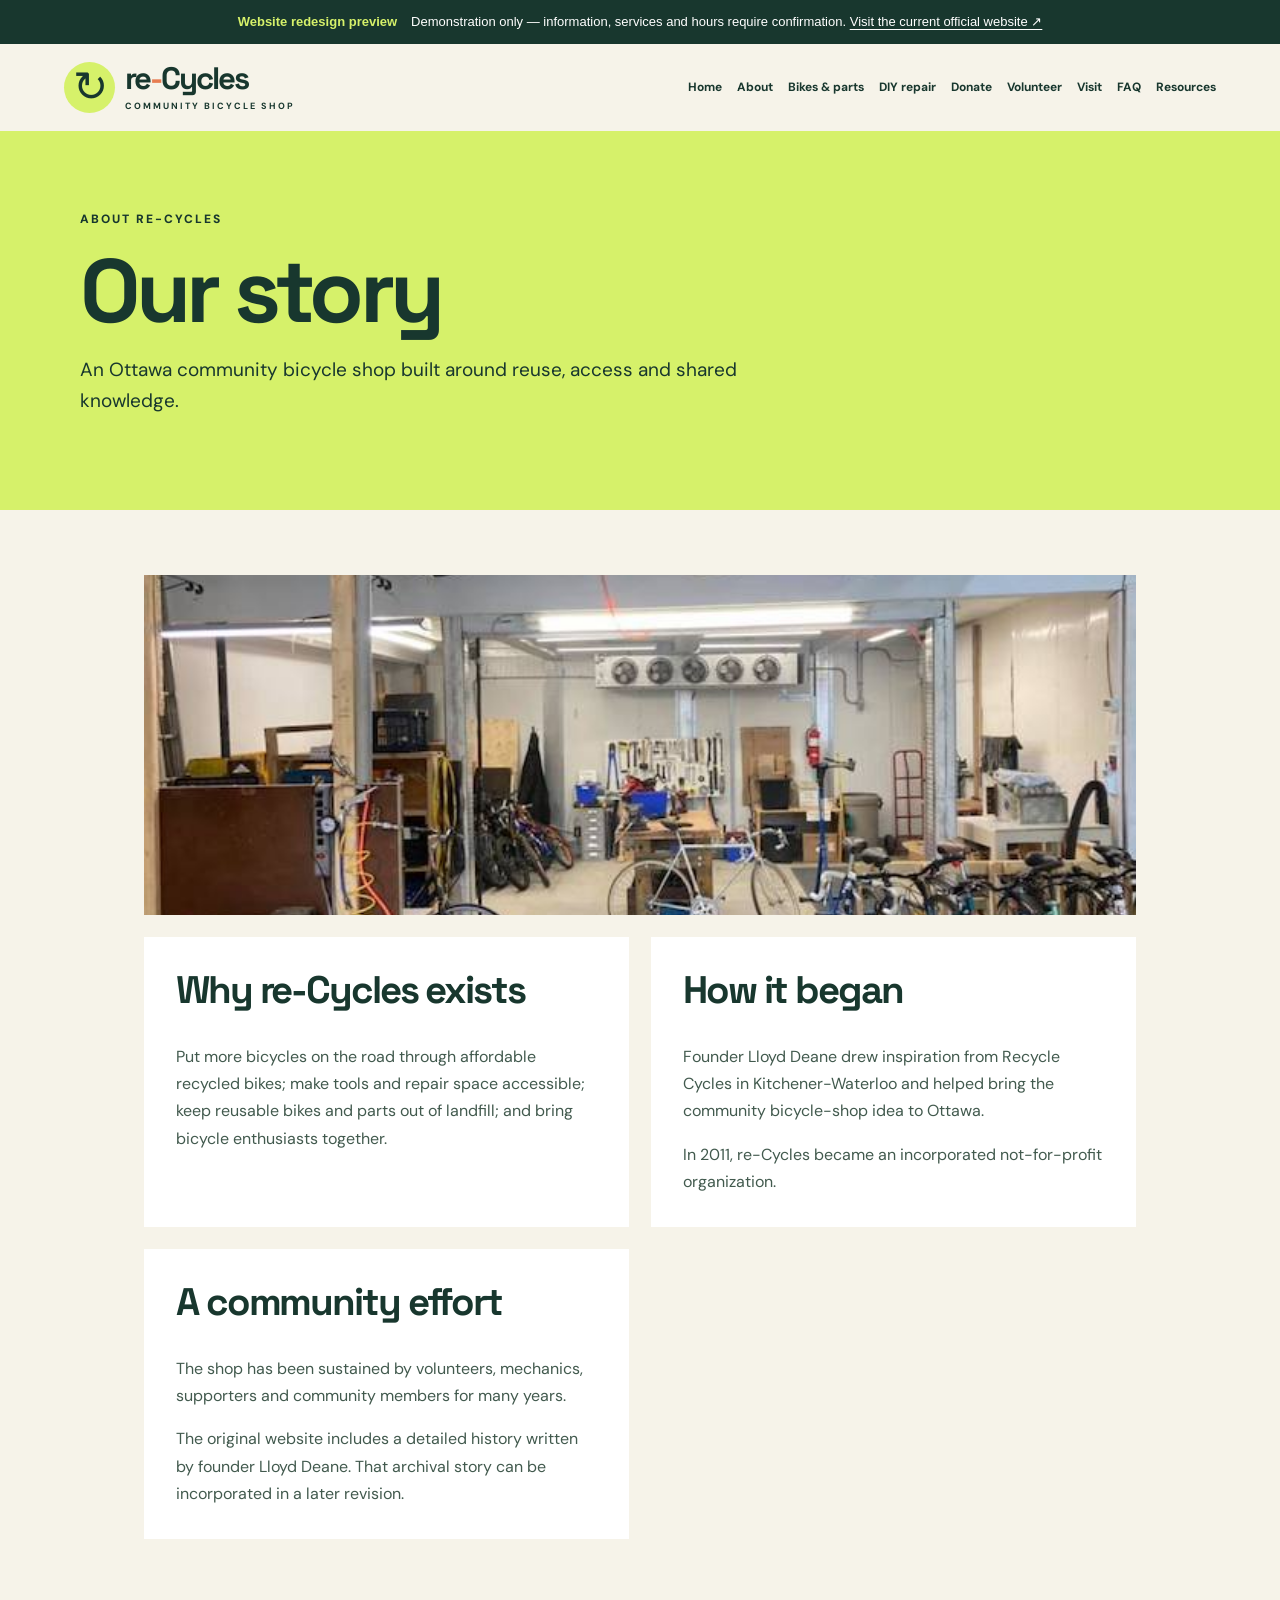
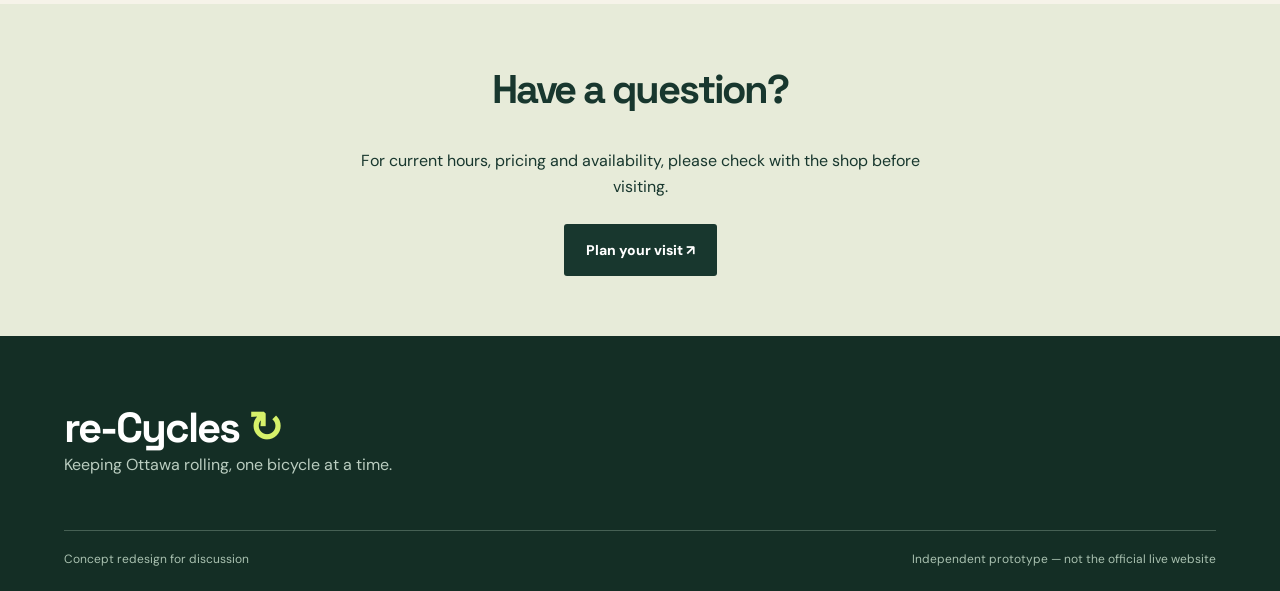
==== about.html @ 0f988ffb "Add files via upload" ====
<!doctype html><html lang="en"><head><meta charset="utf-8"><meta name="viewport" content="width=device-width,initial-scale=1"><title>Our story | re-Cycles</title><link rel="stylesheet" href="style.css"></head><body>
<div class="demo-banner" role="note"><strong>Website redesign preview</strong><span>Demonstration only — information, services and hours require confirmation. <a href="https://re-cycles.ca/" target="_blank" rel="noopener noreferrer">Visit the current official website ↗</a></span></div>
<header class="site-header"><a class="brand" href="index.html"><span class="brand-icon">↻</span><span>re<span class="hyphen">-</span>Cycles<small>COMMUNITY BICYCLE SHOP</small></span></a><button class="menu-toggle" type="button" aria-expanded="false" aria-controls="main-nav">Menu ☰</button><nav id="main-nav"><a href="index.html">Home</a><a href="about.html">About</a><a href="bikes.html">Bikes & parts</a><a href="diy.html">DIY repair</a><a href="donate.html">Donate</a><a href="volunteer.html">Volunteer</a><a href="visit.html">Visit</a><a href="faq.html">FAQ</a><a href="resources.html">Resources</a></nav></header><section class="mobile-actions" aria-label="Quick links"><a href="visit.html">⌖<span>Visit the shop</span></a><a href="bikes.html">🚲<span>Get a bike</span></a><a href="diy.html">🔧<span>Fix your bike</span></a><a href="donate.html">♡<span>Donate</span></a></section><main><section class="sub-hero"><div class="eyebrow">ABOUT RE-CYCLES</div><h1>Our story</h1><p>An Ottawa community bicycle shop built around reuse, access and shared knowledge.</p></section><section class="sub-content"><img class="sub-photo" src="images/445inside1.jpg" alt="re-Cycles community bicycle shop"><article class="info-panel"><h2>Why re-Cycles exists</h2><p>Put more bicycles on the road through affordable recycled bikes; make tools and repair space accessible; keep reusable bikes and parts out of landfill; and bring bicycle enthusiasts together.</p></article><article class="info-panel"><h2>How it began</h2><p>Founder Lloyd Deane drew inspiration from Recycle Cycles in Kitchener-Waterloo and helped bring the community bicycle-shop idea to Ottawa.</p><p>In 2011, re-Cycles became an incorporated not-for-profit organization.</p></article><article class="info-panel"><h2>A community effort</h2><p>The shop has been sustained by volunteers, mechanics, supporters and community members for many years.</p><p>The original website includes a detailed history written by founder Lloyd Deane. That archival story can be incorporated in a later revision.</p></article></section><section class="sub-end"><h2>Have a question?</h2><p>For current hours, pricing and availability, please check with the shop before visiting.</p><a class="button button-dark" href="visit.html">Plan your visit ↗</a></section></main><footer><div class="footer-brand">re-Cycles <span>↻</span></div><p>Keeping Ottawa rolling, one bicycle at a time.</p><div class="footer-bottom"><span>Concept redesign for discussion</span><span>Independent prototype — not the official live website</span></div></footer><script>const toggle=document.querySelector('.menu-toggle'),nav=document.querySelector('#main-nav');toggle.addEventListener('click',()=>{const open=toggle.getAttribute('aria-expanded')==='true';toggle.setAttribute('aria-expanded',String(!open));nav.classList.toggle('open',!open)});nav.querySelectorAll('a').forEach(a=>a.addEventListener('click',()=>{nav.classList.remove('open');toggle.setAttribute('aria-expanded','false')}));</script></body></html>
---- style.css ----
@import url('https://fonts.googleapis.com/css2?family=DM+Sans:wght@400;500;600;700;800&family=Space+Grotesk:wght@400;500;600;700&display=swap');
:root{--cream:#f6f3e9;--ink:#18372e;--green:#204b39;--lime:#d6f16a;--orange:#ef784a;--muted:#596b61}*{box-sizing:border-box}html{scroll-behavior:smooth}body{margin:0;background:var(--cream);color:var(--ink);font-family:'DM Sans',Arial,sans-serif}a{color:inherit;text-decoration:none}img{display:block;width:100%;object-fit:cover}.site-header{display:flex;align-items:center;justify-content:space-between;padding:18px max(5%,calc((100vw - 1280px)/2));gap:25px;background:var(--cream)}.brand{display:flex;align-items:center;gap:10px;font:700 31px 'Space Grotesk',sans-serif;letter-spacing:-2px;line-height:1}.brand-icon{display:grid;place-items:center;background:var(--lime);border-radius:50%;height:51px;width:51px;font-size:42px;font-weight:400}.brand small{display:block;font:700 9px 'DM Sans',sans-serif;letter-spacing:2px;margin-top:6px}.hyphen{color:#e77c51}nav{display:flex;align-items:center;gap:30px;font-size:14px;font-weight:700}nav a:hover,.text-link:hover{text-decoration:underline}.nav-cta{background:var(--ink);color:white;padding:14px 21px;border-radius:3px}.menu-toggle{display:none}.hero{display:grid;grid-template-columns:1fr 1fr;min-height:570px;background:var(--lime)}.hero-copy{padding:80px 7% 70px max(10%,calc((100vw - 1280px)/2));align-self:center}.eyebrow{font-size:12px;font-weight:800;letter-spacing:2px;display:flex;align-items:center;gap:9px}.dot{height:8px;width:8px;border-radius:50%;background:var(--orange)}h1,h2,h3,p{margin-top:0}h1,h2,h3{font-family:'Space Grotesk',sans-serif;letter-spacing:-.055em}h1{font-size:clamp(58px,6.2vw,104px);line-height:.99;margin:30px 0}h1 em,h2 em{font-style:normal;color:#48735c}.hero-copy p{max-width:480px;font-size:18px;line-height:1.65}.hero-actions{display:flex;gap:25px;align-items:center;margin-top:35px;flex-wrap:wrap}.button{display:inline-flex;gap:20px;align-items:center;justify-content:space-between;padding:17px 22px;border-radius:3px;font-weight:800;font-size:14px}.button-dark{background:var(--ink);color:white}.button-light{background:var(--lime);color:var(--ink)}.text-link{font-weight:800;font-size:14px}.hero-photo{position:relative;min-height:480px}.hero-photo img{height:100%;filter:saturate(.85)}.photo-sticker{position:absolute;right:6%;bottom:8%;width:155px;height:155px;display:flex;flex-direction:column;justify-content:center;align-items:center;transform:rotate(10deg);background:var(--orange);border-radius:50%;font:800 23px/1 'Space Grotesk',sans-serif;text-align:center;box-shadow:4px 6px 0 #18372e}.photo-sticker span{font-size:28px}.ticker{display:flex;justify-content:space-around;gap:10px;background:var(--ink);color:var(--lime);padding:19px 5%;font-weight:800;font-size:13px;letter-spacing:2px}.ticker b{color:var(--orange)}.section{max-width:1280px;margin:auto;padding:110px 5%}.section-top{display:flex;justify-content:space-between;align-items:end;gap:50px;margin-bottom:45px}.section-top h2,.lower h2{font-size:clamp(42px,4.5vw,70px);line-height:1.05;margin:17px 0 0}.section-top>p{max-width:370px;line-height:1.7;color:var(--muted)}.service-grid{display:grid;grid-template-columns:repeat(3,1fr);gap:20px}.service-card{background:#fff;overflow:hidden}.service-image{position:relative;height:240px}.service-image img{height:100%}.number{position:absolute;top:15px;left:15px;background:var(--lime);font-weight:800;padding:10px}.service-body{padding:28px}.service-body h3{font-size:29px;margin-bottom:10px}.service-body p{line-height:1.6;color:var(--muted);min-height:77px}.service-body a{display:flex;justify-content:space-between;font-weight:800;border-top:1px solid #dce1d8;padding-top:17px}.note{color:#68776d;font-size:13px;line-height:1.6;margin-top:25px}.mission{background:var(--green);color:white;padding:90px max(5%,calc((100vw - 1120px)/2));display:grid;grid-template-columns:1fr 2fr;gap:40px;align-items:center}.mission-symbol{font-size:clamp(150px,20vw,300px);line-height:1;color:var(--lime)}.mission h2{font-size:clamp(45px,5.5vw,80px);line-height:1.05;margin:24px 0}.mission h2 em{color:var(--lime)}.mission p{max-width:580px;line-height:1.7;color:#d6e3d9;margin-bottom:30px}.lower{display:grid;grid-template-columns:1fr 1fr;align-items:center;gap:70px}.lower p{line-height:1.7;margin-top:28px}.lower img{height:390px}.join{background:var(--lime);padding:80px max(5%,calc((100vw - 1120px)/2));display:flex;align-items:end;justify-content:space-between;gap:30px}.join h2{font-size:clamp(48px,5vw,76px);line-height:1.05;margin:18px 0}.join p{max-width:500px;line-height:1.6}footer{background:#142e25;color:white;padding:65px 5% 24px}.footer-brand{font:700 42px 'Space Grotesk',sans-serif;letter-spacing:-2px}.footer-brand span{color:var(--lime)}footer>p{color:#bacdc0}.footer-bottom{display:flex;justify-content:space-between;gap:20px;border-top:1px solid #466054;margin-top:55px;padding-top:20px;color:#a9c1b0;font-size:12px}@media(max-width:850px){.site-header{padding:15px 5%;flex-wrap:wrap}.menu-toggle{display:block;background:transparent;border:1px solid var(--ink);padding:10px;font-weight:800}nav{display:none;width:100%;flex-direction:column;align-items:stretch;gap:0}nav.open{display:flex}nav a{padding:14px}.hero{grid-template-columns:1fr}.hero-copy{padding:70px 6%}.hero-photo{min-height:340px;height:400px}.section{padding:70px 5%}.section-top{display:block}.service-grid{grid-template-columns:1fr}.service-image{height:260px}.service-body p{min-height:0}.mission{grid-template-columns:1fr;padding:70px 6%}.mission-symbol{font-size:120px}.lower{grid-template-columns:1fr;gap:30px}.join{display:block;padding:70px 6%}.join .button{margin-top:20px}.ticker{font-size:10px;flex-wrap:wrap}.footer-bottom{flex-direction:column}}@media(prefers-reduced-motion:reduce){html{scroll-behavior:auto}}

/* Version 2: mobile-first quick actions and accessible touch navigation */
.mobile-actions{display:none}
#find-bike,#fix-bike,#donate-bike,#visit{scroll-margin-top:24px}
:focus-visible{outline:3px solid #ef784a;outline-offset:4px}
@media(max-width:850px){
 .mobile-actions{display:grid;grid-template-columns:repeat(2,minmax(0,1fr));gap:10px;padding:14px 5% 18px;background:var(--cream)}
 .mobile-actions a{min-height:84px;display:flex;flex-direction:column;justify-content:center;align-items:center;gap:7px;text-align:center;background:#e7ebd9;border:1px solid #cbd6bf;border-radius:9px;font-size:14px;font-weight:800;padding:10px 6px}
 .mobile-actions a span{font-size:25px;line-height:1}
 .mobile-actions a:active{background:var(--lime)}
 .menu-toggle{min-height:44px;min-width:92px;border-radius:6px;cursor:pointer}
 nav a{min-height:48px;display:flex;align-items:center;border-top:1px solid #d5dfd0}
 .hero-copy{padding:52px 6%}
 .hero-copy h1{font-size:clamp(48px,10vw,74px)}
 .hero-photo{height:310px;min-height:310px}
 .photo-sticker{height:118px;width:118px;font-size:18px}
 .section-top h2,.lower h2{font-size:clamp(39px,8vw,60px)}
 .service-body a{min-height:48px;align-items:center}
}
@media(max-width:380px){.brand{font-size:25px}.brand-icon{height:42px;width:42px;font-size:35px}.brand small{font-size:7px}.mobile-actions a{font-size:13px}}

/* Version 3: shared internal-page layout */
.site-header nav{gap:15px;flex-wrap:wrap}.site-header nav a{font-size:12px}.sub-hero{background:var(--lime);padding:80px max(5%,calc((100vw - 1120px)/2)) 75px}.sub-hero h1{font-size:clamp(50px,7vw,90px);margin:20px 0}.sub-hero p{font-size:19px;max-width:700px;line-height:1.6}.sub-content{max-width:1120px;margin:auto;padding:65px 5%;display:grid;grid-template-columns:1fr 1fr;gap:22px}.sub-photo{grid-column:1/-1;height:340px}.info-panel{background:white;padding:32px;min-width:0}.info-panel h2{font-size:clamp(27px,3vw,39px);line-height:1.1}.info-panel p,.info-panel li{line-height:1.7;color:#425a4e}.info-panel p:last-child{margin-bottom:0}.inline-link{font-weight:700;text-decoration:underline;text-underline-offset:3px}.faq-list{padding-left:20px}.faq-list li{margin-bottom:10px}.sub-end{padding:60px 5%;background:#e7ebd9;text-align:center}.sub-end h2{font-size:40px}.sub-end p{max-width:600px;margin:0 auto 25px;line-height:1.6}.sub-end .button{display:inline-flex}.mobile-actions a span{font-size:inherit;line-height:inherit}
@media(max-width:850px){.site-header nav{gap:0}.site-header nav a{font-size:15px}.sub-hero{padding:55px 6%}.sub-hero h1{font-size:clamp(44px,11vw,70px)}.sub-content{grid-template-columns:1fr;padding:35px 5%}.sub-photo{height:240px}.info-panel{padding:25px}.sub-end{padding:55px 6%}}

/* Version 4 — sample news cards and social channels */
.news-section{padding-top:85px;padding-bottom:90px}.news-grid{display:grid;grid-template-columns:repeat(3,minmax(0,1fr));gap:20px}.news-card{background:#fff;padding:30px;display:flex;flex-direction:column;min-height:270px;border-top:6px solid var(--orange)}.news-type{font-size:11px;font-weight:800;letter-spacing:1.3px;color:#4a6b57}.news-card h3{font-size:clamp(25px,2.5vw,34px);line-height:1.08;margin:18px 0 12px}.news-card p{color:var(--muted);line-height:1.65;flex:1}.news-card a{border-top:1px solid #dce1d8;padding-top:16px;font-size:14px;font-weight:800;display:flex;justify-content:space-between;gap:15px}.social-strip{margin-top:32px;padding:28px 32px;background:#e7ebd9;display:flex;align-items:center;justify-content:space-between;gap:20px}.social-strip strong{font:700 25px 'Space Grotesk',sans-serif}.social-strip p{margin:6px 0 0;line-height:1.5;color:var(--muted)}.social-links{display:flex;flex-wrap:wrap;gap:12px}.social-links a{padding:14px 18px;background:var(--ink);color:#fff;border-radius:4px;font-weight:800;white-space:nowrap;min-height:48px;display:inline-flex;align-items:center;gap:8px}.social-links a:hover,.social-links a:focus-visible{background:#315b48}.footer-bottom a{text-decoration:underline;text-underline-offset:3px}@media(max-width:850px){.news-grid{grid-template-columns:1fr}.news-card{min-height:0}.social-strip{flex-direction:column;align-items:flex-start;padding:24px}.social-links{width:100%}.social-links a{flex:1;justify-content:center}}@media(max-width:420px){.social-links{flex-direction:column}}

/* Presentation prototype notice */
.demo-banner{background:#18372e;color:#fff;padding:12px 5%;display:flex;align-items:center;justify-content:center;gap:14px;flex-wrap:wrap;font:500 13px/1.5 Arial,sans-serif;text-align:center}
.demo-banner strong{color:#d6f16a;font-weight:800}
.demo-banner a{color:#fff;text-decoration:underline;text-underline-offset:3px}
.demo-banner a:hover,.demo-banner a:focus-visible{color:#d6f16a}
.social-pending{display:inline-flex;align-items:center;padding:10px 12px;border:1px dashed currentColor;border-radius:3px;opacity:.75;font-size:13px}
@media(max-width:600px){.demo-banner{padding:11px 5%;gap:3px;flex-direction:column}.demo-banner span{font-size:12px}}
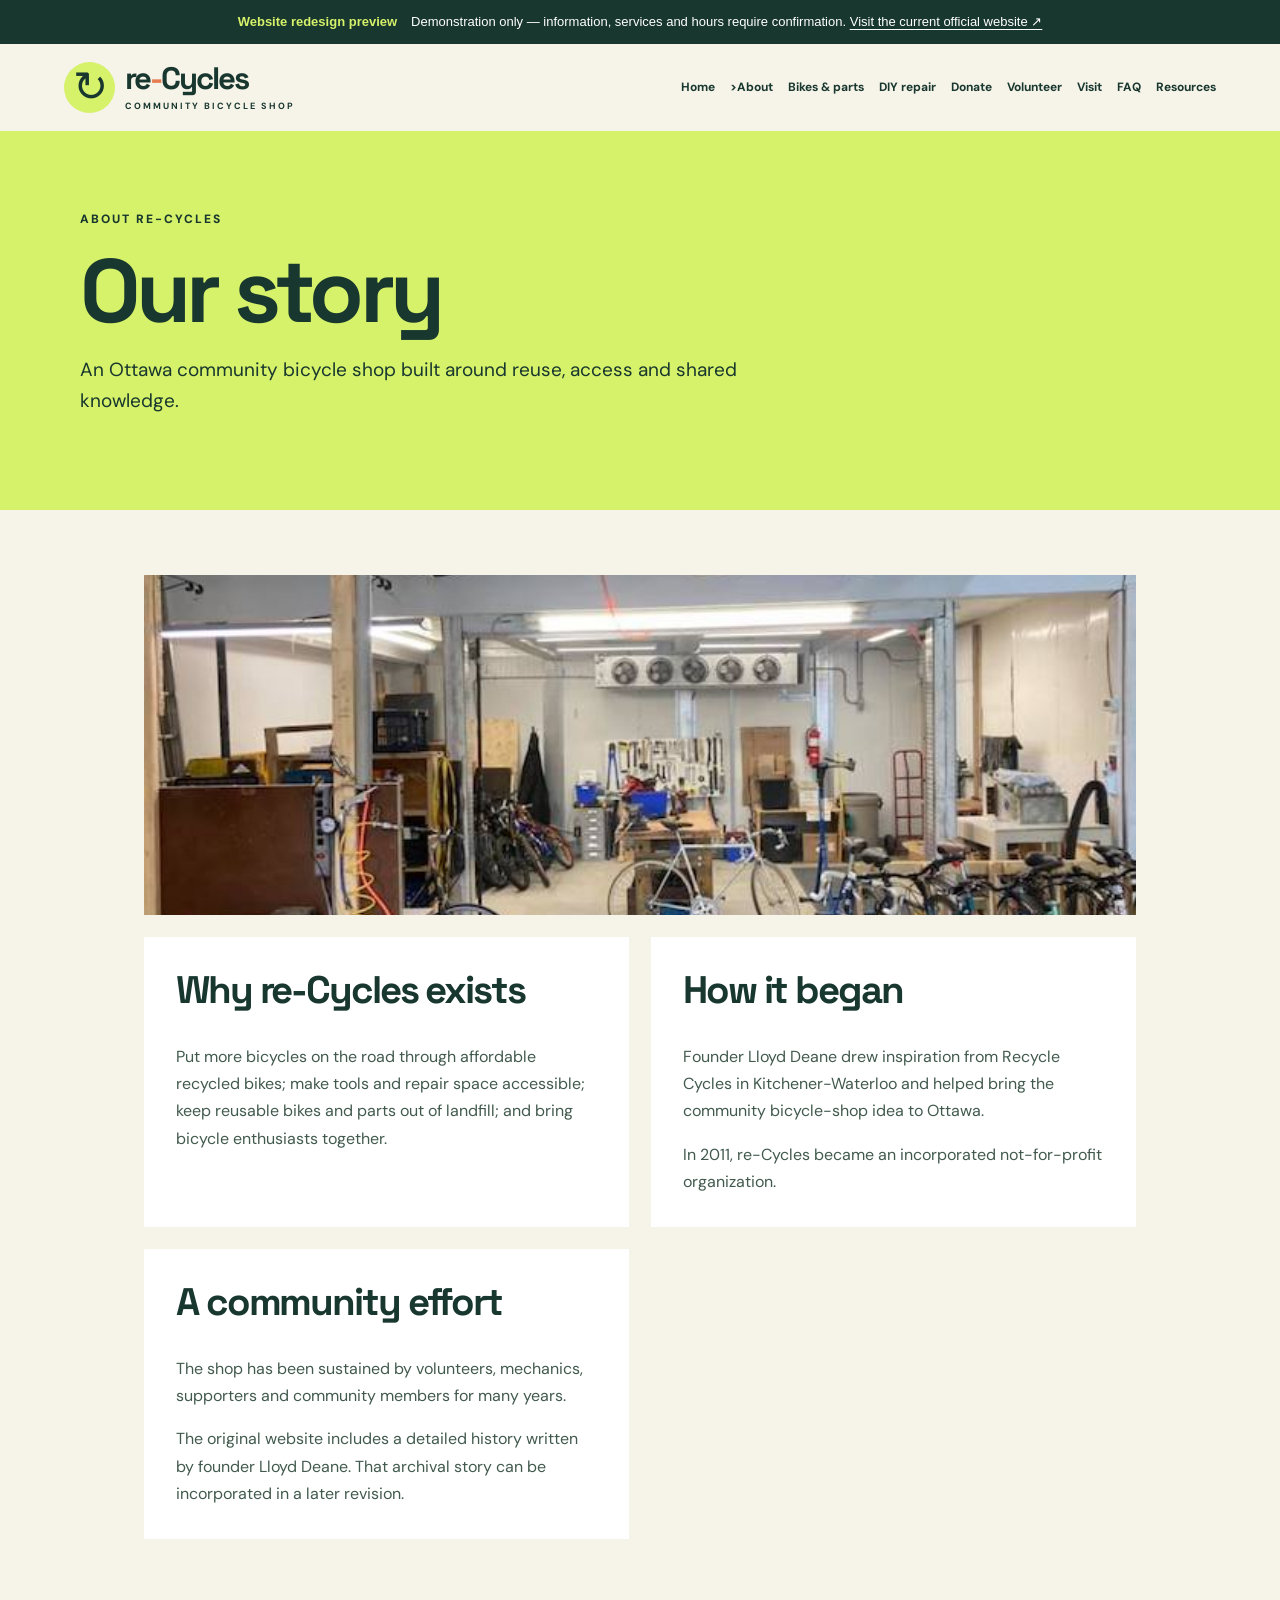
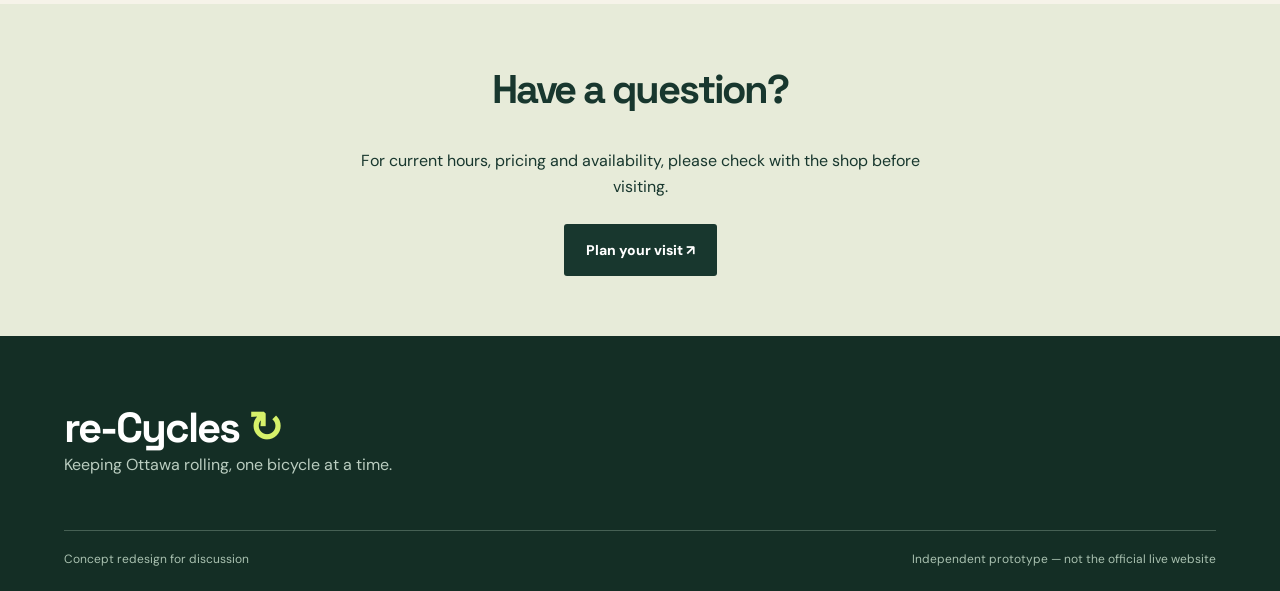
==== commit 4c1cbd30: "Add files via upload" ====
--- a/about.html
+++ b/about.html
@@ -1,3 +1,3 @@
 <!doctype html><html lang="en"><head><meta charset="utf-8"><meta name="viewport" content="width=device-width,initial-scale=1"><title>Our story | re-Cycles</title><link rel="stylesheet" href="style.css"></head><body>
 <div class="demo-banner" role="note"><strong>Website redesign preview</strong><span>Demonstration only — information, services and hours require confirmation. <a href="https://re-cycles.ca/" target="_blank" rel="noopener noreferrer">Visit the current official website ↗</a></span></div>
-<header class="site-header"><a class="brand" href="index.html"><span class="brand-icon">↻</span><span>re<span class="hyphen">-</span>Cycles<small>COMMUNITY BICYCLE SHOP</small></span></a><button class="menu-toggle" type="button" aria-expanded="false" aria-controls="main-nav">Menu ☰</button><nav id="main-nav"><a href="index.html">Home</a><a href="about.html">About</a><a href="bikes.html">Bikes & parts</a><a href="diy.html">DIY repair</a><a href="donate.html">Donate</a><a href="volunteer.html">Volunteer</a><a href="visit.html">Visit</a><a href="faq.html">FAQ</a><a href="resources.html">Resources</a></nav></header><section class="mobile-actions" aria-label="Quick links"><a href="visit.html">⌖<span>Visit the shop</span></a><a href="bikes.html">🚲<span>Get a bike</span></a><a href="diy.html">🔧<span>Fix your bike</span></a><a href="donate.html">♡<span>Donate</span></a></section><main><section class="sub-hero"><div class="eyebrow">ABOUT RE-CYCLES</div><h1>Our story</h1><p>An Ottawa community bicycle shop built around reuse, access and shared knowledge.</p></section><section class="sub-content"><img class="sub-photo" src="images/445inside1.jpg" alt="re-Cycles community bicycle shop"><article class="info-panel"><h2>Why re-Cycles exists</h2><p>Put more bicycles on the road through affordable recycled bikes; make tools and repair space accessible; keep reusable bikes and parts out of landfill; and bring bicycle enthusiasts together.</p></article><article class="info-panel"><h2>How it began</h2><p>Founder Lloyd Deane drew inspiration from Recycle Cycles in Kitchener-Waterloo and helped bring the community bicycle-shop idea to Ottawa.</p><p>In 2011, re-Cycles became an incorporated not-for-profit organization.</p></article><article class="info-panel"><h2>A community effort</h2><p>The shop has been sustained by volunteers, mechanics, supporters and community members for many years.</p><p>The original website includes a detailed history written by founder Lloyd Deane. That archival story can be incorporated in a later revision.</p></article></section><section class="sub-end"><h2>Have a question?</h2><p>For current hours, pricing and availability, please check with the shop before visiting.</p><a class="button button-dark" href="visit.html">Plan your visit ↗</a></section></main><footer><div class="footer-brand">re-Cycles <span>↻</span></div><p>Keeping Ottawa rolling, one bicycle at a time.</p><div class="footer-bottom"><span>Concept redesign for discussion</span><span>Independent prototype — not the official live website</span></div></footer><script>const toggle=document.querySelector('.menu-toggle'),nav=document.querySelector('#main-nav');toggle.addEventListener('click',()=>{const open=toggle.getAttribute('aria-expanded')==='true';toggle.setAttribute('aria-expanded',String(!open));nav.classList.toggle('open',!open)});nav.querySelectorAll('a').forEach(a=>a.addEventListener('click',()=>{nav.classList.remove('open');toggle.setAttribute('aria-expanded','false')}));</script></body></html>+<header class="site-header"><a class="brand" href="index.html"><span class="brand-icon">↻</span><span>re<span class="hyphen">-</span>Cycles<small>COMMUNITY BICYCLE SHOP</small></span></a><button class="menu-toggle" type="button" aria-expanded="false" aria-controls="main-nav">Menu ☰</button><nav id="main-nav"><a href="index.html">Home</a><a href="about.html aria-current="page">>About</a><a href="bikes.html">Bikes & parts</a><a href="diy.html">DIY repair</a><a href="donate.html">Donate</a><a href="volunteer.html">Volunteer</a><a href="visit.html">Visit</a><a href="faq.html">FAQ</a><a href="resources.html">Resources</a></nav></header><section class="mobile-actions" aria-label="Quick links"><a href="visit.html">⌖<span>Visit the shop</span></a><a href="bikes.html">🚲<span>Get a bike</span></a><a href="diy.html">🔧<span>Fix your bike</span></a><a href="donate.html">♡<span>Donate</span></a></section><main><section class="sub-hero"><div class="eyebrow">ABOUT RE-CYCLES</div><h1>Our story</h1><p>An Ottawa community bicycle shop built around reuse, access and shared knowledge.</p></section><section class="sub-content"><img class="sub-photo" src="images/445inside1.jpg" alt="re-Cycles community bicycle shop"><article class="info-panel"><h2>Why re-Cycles exists</h2><p>Put more bicycles on the road through affordable recycled bikes; make tools and repair space accessible; keep reusable bikes and parts out of landfill; and bring bicycle enthusiasts together.</p></article><article class="info-panel"><h2>How it began</h2><p>Founder Lloyd Deane drew inspiration from Recycle Cycles in Kitchener-Waterloo and helped bring the community bicycle-shop idea to Ottawa.</p><p>In 2011, re-Cycles became an incorporated not-for-profit organization.</p></article><article class="info-panel"><h2>A community effort</h2><p>The shop has been sustained by volunteers, mechanics, supporters and community members for many years.</p><p>The original website includes a detailed history written by founder Lloyd Deane. That archival story can be incorporated in a later revision.</p></article></section><section class="sub-end"><h2>Have a question?</h2><p>For current hours, pricing and availability, please check with the shop before visiting.</p><a class="button button-dark" href="visit.html">Plan your visit ↗</a></section></main><footer><div class="footer-brand">re-Cycles <span>↻</span></div><p>Keeping Ottawa rolling, one bicycle at a time.</p><div class="footer-bottom"><span>Concept redesign for discussion</span><span>Independent prototype — not the official live website</span></div></footer><script>const toggle=document.querySelector('.menu-toggle'),nav=document.querySelector('#main-nav');toggle.addEventListener('click',()=>{const open=toggle.getAttribute('aria-expanded')==='true';toggle.setAttribute('aria-expanded',String(!open));nav.classList.toggle('open',!open)});nav.querySelectorAll('a').forEach(a=>a.addEventListener('click',()=>{nav.classList.remove('open');toggle.setAttribute('aria-expanded','false')}));</script></body></html>
--- a/style.css
+++ b/style.css
@@ -35,3 +35,12 @@
 .demo-banner a:hover,.demo-banner a:focus-visible{color:#d6f16a}
 .social-pending{display:inline-flex;align-items:center;padding:10px 12px;border:1px dashed currentColor;border-radius:3px;opacity:.75;font-size:13px}
 @media(max-width:600px){.demo-banner{padding:11px 5%;gap:3px;flex-direction:column}.demo-banner span{font-size:12px}}
+
+/* Version 4.2 — compact mobile shortcuts for smaller phones */
+@media (max-width:850px) {
+  .mobile-actions { gap:8px; padding:9px 5% 11px; }
+  .mobile-actions a { min-height:54px; padding:6px 5px; gap:3px; line-height:1.15; }
+  .mobile-actions a > span { font-size:inherit; }
+  .mobile-actions a[aria-current="page"] { background:var(--lime); border-color:#8daa45; box-shadow:inset 0 0 0 1px #8daa45; }
+  .site-header nav a[aria-current="page"] { background:#e7ebd9; text-decoration:underline; text-underline-offset:4px; }
+}
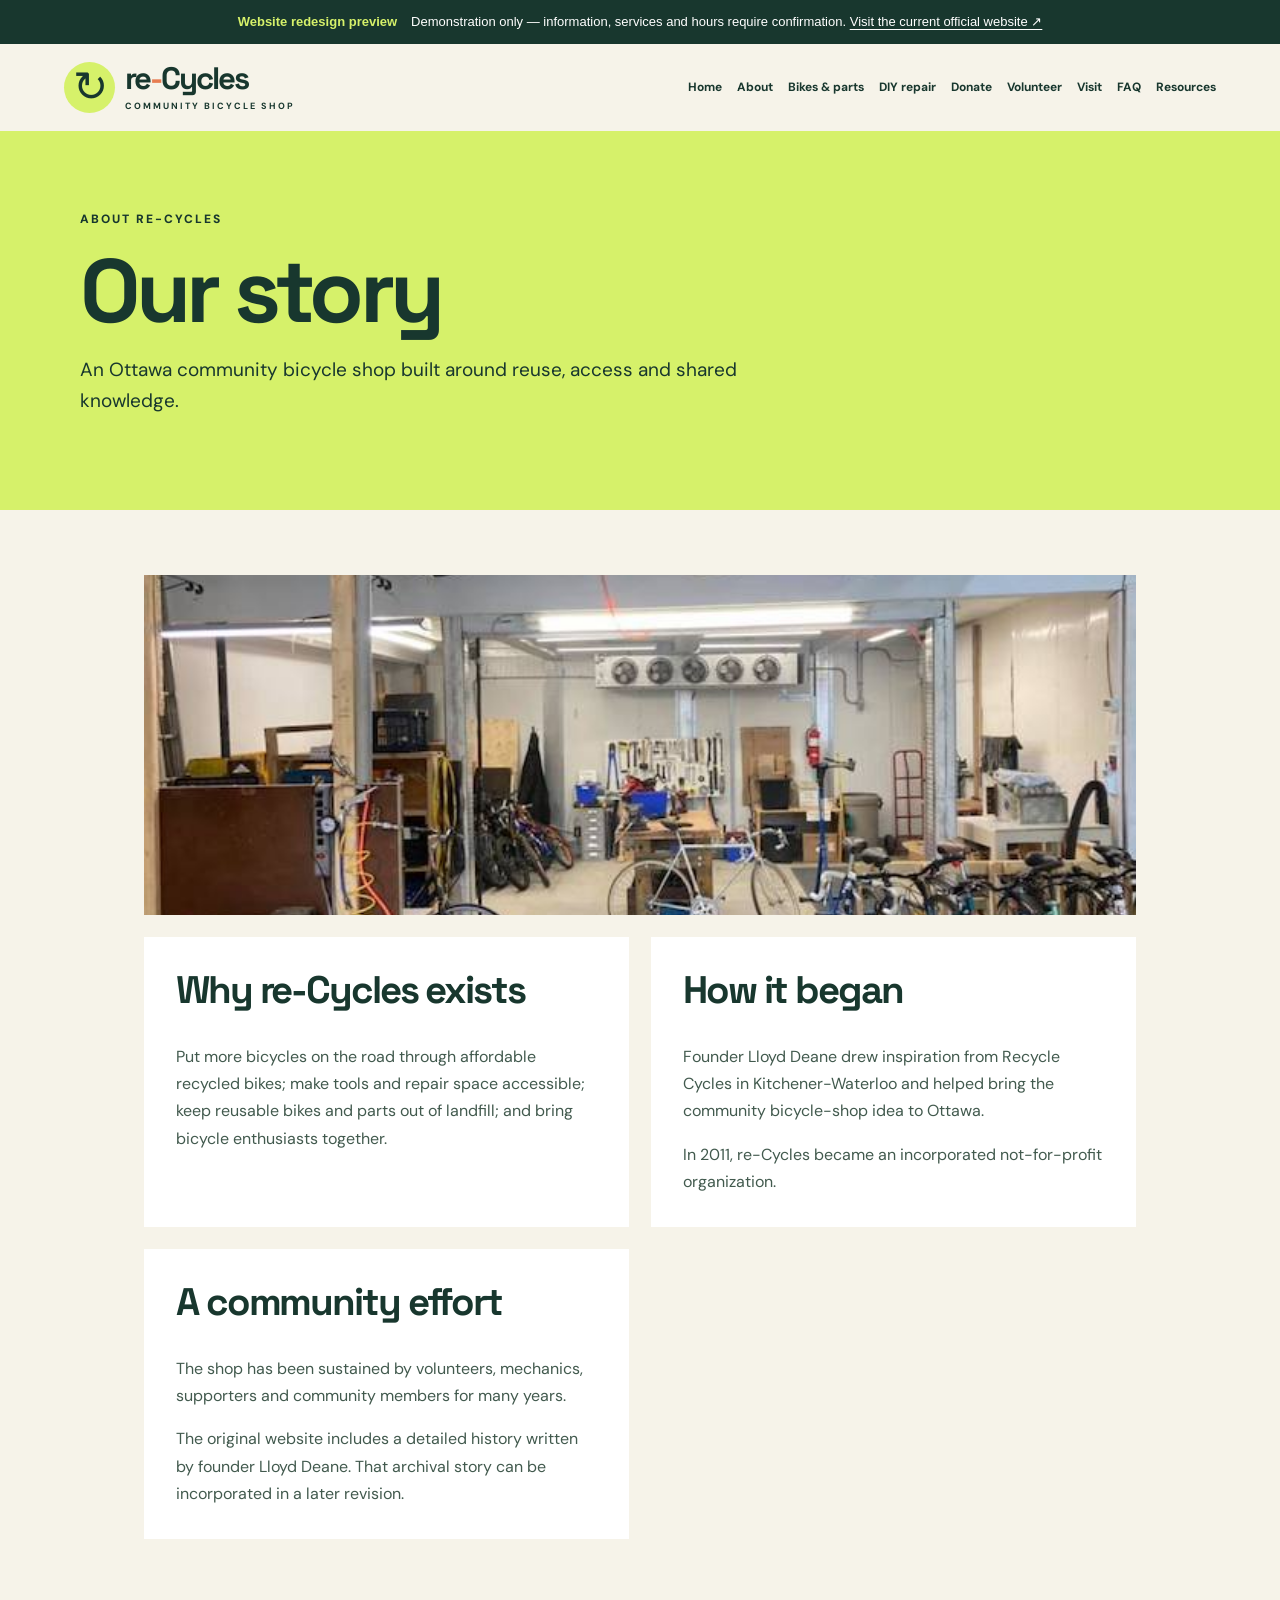
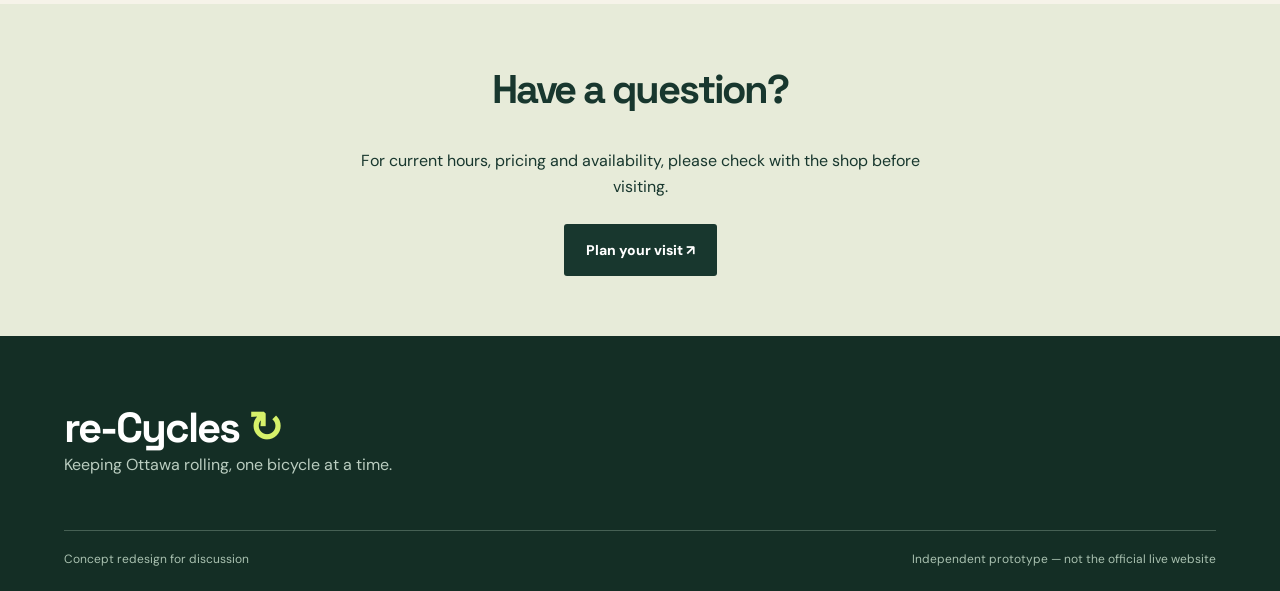
==== commit cbf4b4c5: "Add files via upload" ====
--- a/about.html
+++ b/about.html
@@ -1,3 +1,3 @@
 <!doctype html><html lang="en"><head><meta charset="utf-8"><meta name="viewport" content="width=device-width,initial-scale=1"><title>Our story | re-Cycles</title><link rel="stylesheet" href="style.css"></head><body>
 <div class="demo-banner" role="note"><strong>Website redesign preview</strong><span>Demonstration only — information, services and hours require confirmation. <a href="https://re-cycles.ca/" target="_blank" rel="noopener noreferrer">Visit the current official website ↗</a></span></div>
-<header class="site-header"><a class="brand" href="index.html"><span class="brand-icon">↻</span><span>re<span class="hyphen">-</span>Cycles<small>COMMUNITY BICYCLE SHOP</small></span></a><button class="menu-toggle" type="button" aria-expanded="false" aria-controls="main-nav">Menu ☰</button><nav id="main-nav"><a href="index.html">Home</a><a href="about.html aria-current="page">>About</a><a href="bikes.html">Bikes & parts</a><a href="diy.html">DIY repair</a><a href="donate.html">Donate</a><a href="volunteer.html">Volunteer</a><a href="visit.html">Visit</a><a href="faq.html">FAQ</a><a href="resources.html">Resources</a></nav></header><section class="mobile-actions" aria-label="Quick links"><a href="visit.html">⌖<span>Visit the shop</span></a><a href="bikes.html">🚲<span>Get a bike</span></a><a href="diy.html">🔧<span>Fix your bike</span></a><a href="donate.html">♡<span>Donate</span></a></section><main><section class="sub-hero"><div class="eyebrow">ABOUT RE-CYCLES</div><h1>Our story</h1><p>An Ottawa community bicycle shop built around reuse, access and shared knowledge.</p></section><section class="sub-content"><img class="sub-photo" src="images/445inside1.jpg" alt="re-Cycles community bicycle shop"><article class="info-panel"><h2>Why re-Cycles exists</h2><p>Put more bicycles on the road through affordable recycled bikes; make tools and repair space accessible; keep reusable bikes and parts out of landfill; and bring bicycle enthusiasts together.</p></article><article class="info-panel"><h2>How it began</h2><p>Founder Lloyd Deane drew inspiration from Recycle Cycles in Kitchener-Waterloo and helped bring the community bicycle-shop idea to Ottawa.</p><p>In 2011, re-Cycles became an incorporated not-for-profit organization.</p></article><article class="info-panel"><h2>A community effort</h2><p>The shop has been sustained by volunteers, mechanics, supporters and community members for many years.</p><p>The original website includes a detailed history written by founder Lloyd Deane. That archival story can be incorporated in a later revision.</p></article></section><section class="sub-end"><h2>Have a question?</h2><p>For current hours, pricing and availability, please check with the shop before visiting.</p><a class="button button-dark" href="visit.html">Plan your visit ↗</a></section></main><footer><div class="footer-brand">re-Cycles <span>↻</span></div><p>Keeping Ottawa rolling, one bicycle at a time.</p><div class="footer-bottom"><span>Concept redesign for discussion</span><span>Independent prototype — not the official live website</span></div></footer><script>const toggle=document.querySelector('.menu-toggle'),nav=document.querySelector('#main-nav');toggle.addEventListener('click',()=>{const open=toggle.getAttribute('aria-expanded')==='true';toggle.setAttribute('aria-expanded',String(!open));nav.classList.toggle('open',!open)});nav.querySelectorAll('a').forEach(a=>a.addEventListener('click',()=>{nav.classList.remove('open');toggle.setAttribute('aria-expanded','false')}));</script></body></html>+<header class="site-header"><a class="brand" href="index.html"><span class="brand-icon">↻</span><span>re<span class="hyphen">-</span>Cycles<small>COMMUNITY BICYCLE SHOP</small></span></a><button class="menu-toggle" type="button" aria-expanded="false" aria-controls="main-nav">Menu ☰</button><nav id="main-nav"><a href="index.html">Home</a><a href="about.html" aria-current="page">About</a><a href="bikes.html">Bikes & parts</a><a href="diy.html">DIY repair</a><a href="donate.html">Donate</a><a href="volunteer.html">Volunteer</a><a href="visit.html">Visit</a><a href="faq.html">FAQ</a><a href="resources.html">Resources</a></nav></header><section class="mobile-actions" aria-label="Quick links"><a href="visit.html">⌖<span>Visit the shop</span></a><a href="bikes.html">🚲<span>Get a bike</span></a><a href="diy.html">🔧<span>Fix your bike</span></a><a href="donate.html">♡<span>Donate</span></a></section><main><section class="sub-hero"><div class="eyebrow">ABOUT RE-CYCLES</div><h1>Our story</h1><p>An Ottawa community bicycle shop built around reuse, access and shared knowledge.</p></section><section class="sub-content"><img class="sub-photo" src="images/445inside1.jpg" alt="re-Cycles community bicycle shop"><article class="info-panel"><h2>Why re-Cycles exists</h2><p>Put more bicycles on the road through affordable recycled bikes; make tools and repair space accessible; keep reusable bikes and parts out of landfill; and bring bicycle enthusiasts together.</p></article><article class="info-panel"><h2>How it began</h2><p>Founder Lloyd Deane drew inspiration from Recycle Cycles in Kitchener-Waterloo and helped bring the community bicycle-shop idea to Ottawa.</p><p>In 2011, re-Cycles became an incorporated not-for-profit organization.</p></article><article class="info-panel"><h2>A community effort</h2><p>The shop has been sustained by volunteers, mechanics, supporters and community members for many years.</p><p>The original website includes a detailed history written by founder Lloyd Deane. That archival story can be incorporated in a later revision.</p></article></section><section class="sub-end"><h2>Have a question?</h2><p>For current hours, pricing and availability, please check with the shop before visiting.</p><a class="button button-dark" href="visit.html">Plan your visit ↗</a></section></main><footer><div class="footer-brand">re-Cycles <span>↻</span></div><p>Keeping Ottawa rolling, one bicycle at a time.</p><div class="footer-bottom"><span>Concept redesign for discussion</span><span>Independent prototype — not the official live website</span></div></footer><script>const toggle=document.querySelector('.menu-toggle'),nav=document.querySelector('#main-nav');toggle.addEventListener('click',()=>{const open=toggle.getAttribute('aria-expanded')==='true';toggle.setAttribute('aria-expanded',String(!open));nav.classList.toggle('open',!open)});nav.querySelectorAll('a').forEach(a=>a.addEventListener('click',()=>{nav.classList.remove('open');toggle.setAttribute('aria-expanded','false')}));</script></body></html>
--- a/style.css
+++ b/style.css
@@ -44,3 +44,26 @@
   .mobile-actions a[aria-current="page"] { background:var(--lime); border-color:#8daa45; box-shadow:inset 0 0 0 1px #8daa45; }
   .site-header nav a[aria-current="page"] { background:#e7ebd9; text-decoration:underline; text-underline-offset:4px; }
 }
+
+/* Version 4.3 — narrow phone header and compact page introductions */
+@media (max-width:850px) {
+  .site-header { flex-wrap:nowrap; gap:8px; padding:12px 5%; }
+  .site-header .brand { min-width:0; flex:1 1 auto; font-size:clamp(22px,6.4vw,31px); letter-spacing:-1.5px; gap:8px; white-space:nowrap; }
+  .site-header .brand-icon { flex:0 0 42px; height:42px; width:42px; font-size:35px; }
+  .site-header .brand small { font-size:clamp(6px,1.7vw,9px); letter-spacing:1.4px; }
+  .site-header .menu-toggle { flex:0 0 auto; min-width:0; min-height:44px; padding:9px 11px; font-size:13px; white-space:nowrap; }
+  .site-header nav { position:absolute; top:100%; left:0; right:0; z-index:10; background:var(--cream); border-top:1px solid #cbd6bf; box-shadow:0 8px 14px #18372e20; }
+  .site-header { position:relative; }
+  .sub-hero { padding:28px 6% 35px; }
+  .sub-hero h1 { margin:12px 0; }
+  .sub-hero p { margin-bottom:0; }
+  .hero-copy { padding-top:34px; }
+  .hero-copy h1 { margin-top:18px; }
+}
+@media (max-width:380px) {
+  .site-header { padding-left:4%; padding-right:4%; }
+  .site-header .brand { font-size:23px; }
+  .site-header .brand-icon { flex-basis:38px; width:38px; height:38px; font-size:31px; }
+  .site-header .brand small { font-size:6px; letter-spacing:1px; }
+  .site-header .menu-toggle { padding:8px; }
+}
